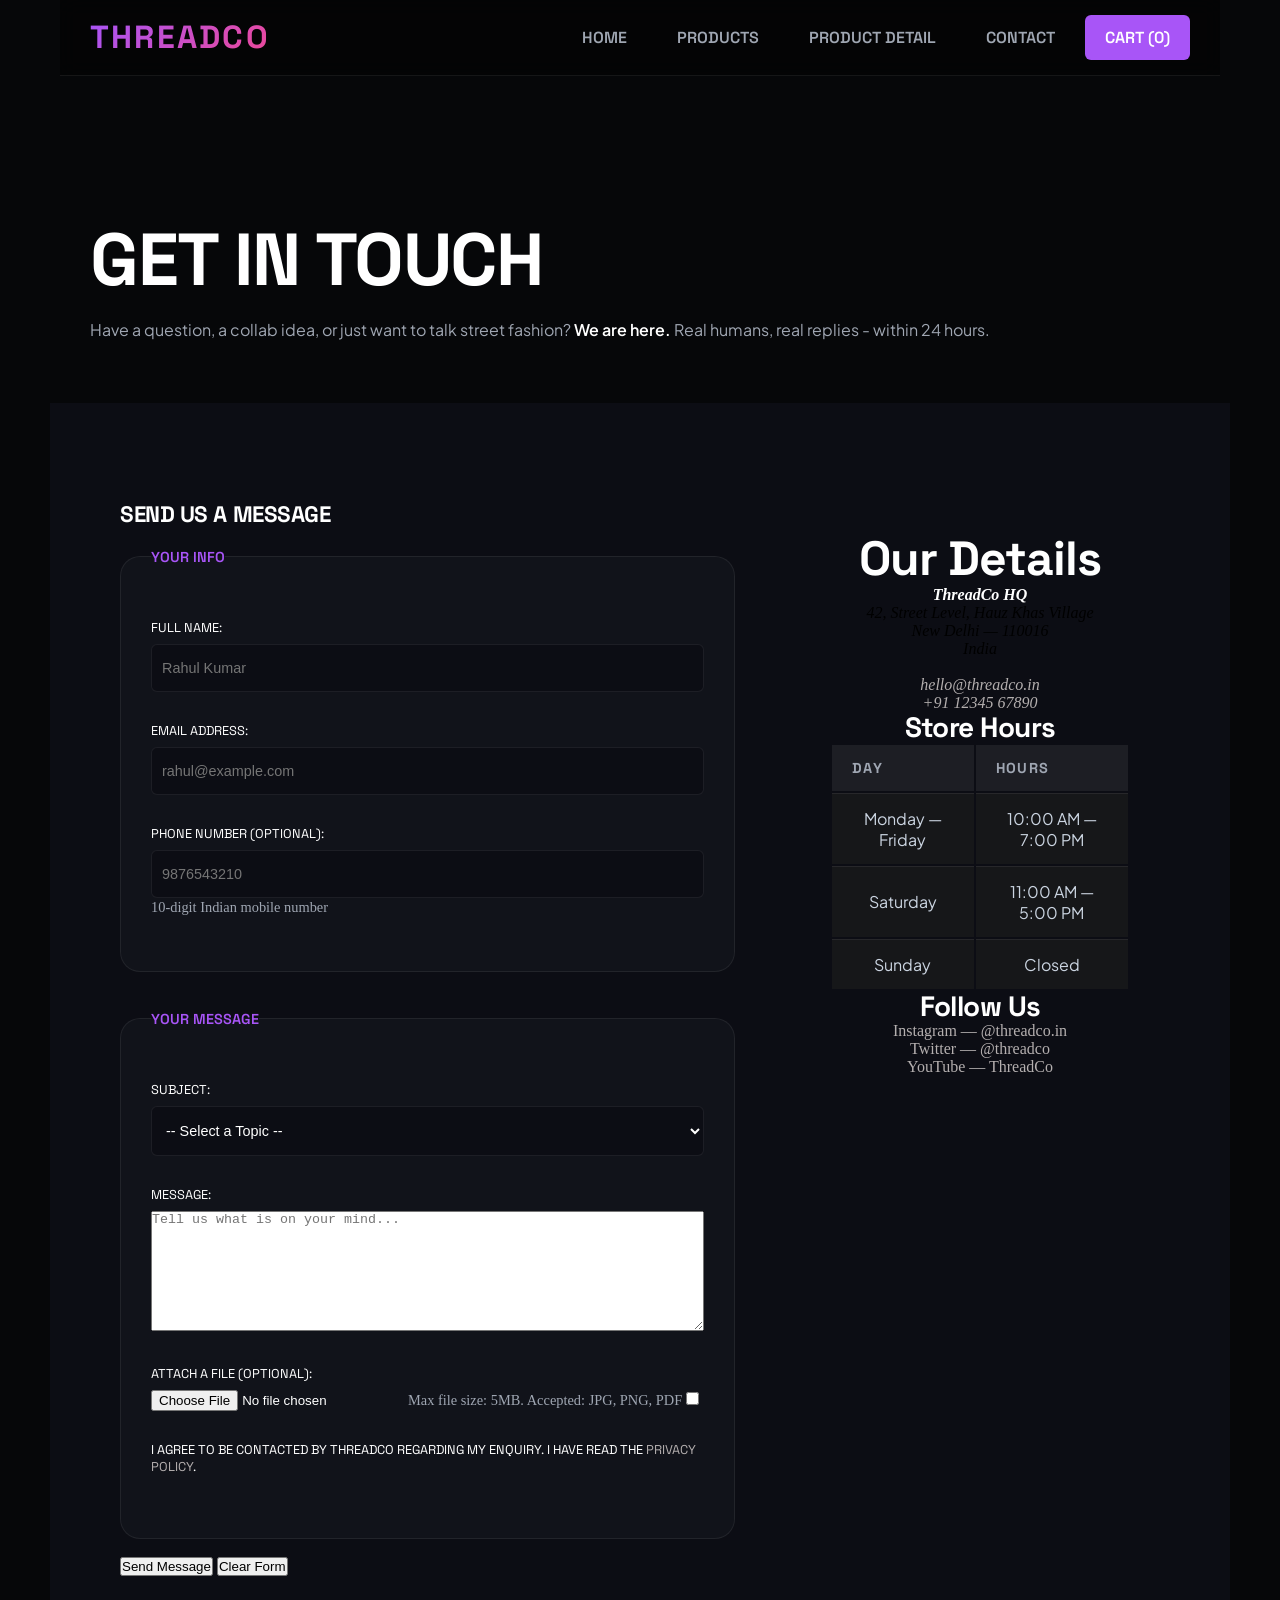
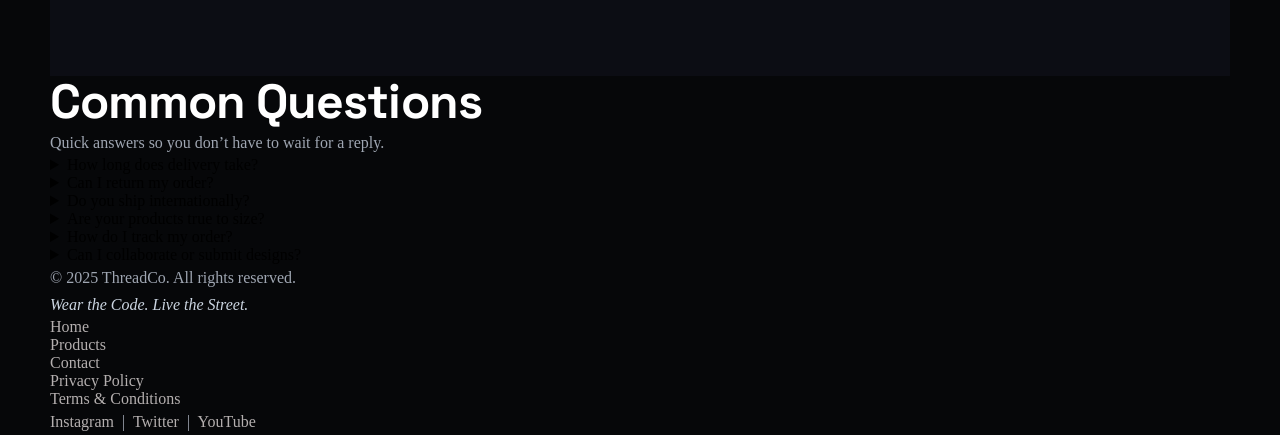
==== contact.html @ a4c687ae "s" ====
<!DOCTYPE html>
<html lang="en">

<head>
    <meta charset="UTF-8">
    <meta name="viewport" content="width=device-width, initial-scale=1.0">
    <title>Contact - ThreadCo</title>
    <link rel="stylesheet" href="style.css">
</head>

<body>
    <header>
        <h1>ThreadCo</h1>
        <!-- <p><em>Wear the Code. Live the Street.</em></p> -->
        <nav>
            <ul>
                <li><a href="index.html">Home</a></li>
                <li><a href="products.html">Products</a></li>
                <li><a href="product.html">Product Detail</a></li>
                <li><a href="contact.html">Contact</a></li>
                <li><a href="#">Cart (0)</a></li>
            </ul>
        </nav>
    </header>

    <main>
        <section id="get-in-touch">
            <h2>Get In Touch</h2>
            <p>Have a question, a collab idea, or just want to talk street fashion? <strong>We are here.</strong> Real
                humans, real replies - within 24 hours.</p>
        </section>

        <div id="form-part">


        <section id="sendus">
            <h2>Send Us a Message</h2>

            <form action="">

                <fieldset>
                    <legend>Your Info</legend>
                    

                    <label for="fullname">Full Name:</label>
                    <input type="text" id="fullname" name="fullname" placeholder="Rahul Kumar" required minlength="2"
                        maxlength="60">
                    

                    <label for="email">Email Address:</label>
                    <input type="email" id="email" name="email" placeholder="rahul@example.com" required>
                    

                    <label for="phone">Phone Number (optional):</label>
                    <input type="tel" id="phone" name="phone" placeholder="9876543210">
                    
                    <small>10-digit Indian mobile number</small>
                </fieldset>

                <br>

                <fieldset>
                    <legend>Your Message</legend>

                    <label for="subject">Subject:</label>
                    <select id="subject" name="subject" required>
                        <option value="">-- Select a Topic --</option>
                        <option value="order-issue">Order Issue</option>
                        <option value="return-refund">Return / Refund</option>
                        <option value="collaboration">Collaboration / Partnership</option>
                        <option value="wholesale">Wholesale Enquiry</option>
                        <option value="general">General Query</option>
                    </select>
                    

                    <label for="message">Message:</label>
                    
                    <textarea id="message" name="message" rows="6" cols="50"
                        placeholder="Tell us what is on your mind..." required minlength="20"></textarea>
                    

                    <label for="attachment">Attach a File (optional):</label>
                    <input type="file" id="attachment" name="attachment">
                    
                    <small>Max file size: 5MB. Accepted: JPG, PNG, PDF</small>
                    

                    <input type="checkbox" id="consent" name="consent" required>
                    <label for="consent">
                        I agree to be contacted by ThreadCo regarding my enquiry.
                        I have read the <a href="#">Privacy Policy</a>.
                    </label>
                </fieldset>

                <br>

                <button type="submit">Send Message</button>
                <button type="reset">Clear Form</button>

            </form>
        </section>


        <section id="details">
            <h2>Our Details</h2>

            <address>
                <strong>ThreadCo HQ</strong> <br>
                42, Street Level, Hauz Khas Village <br>
                New Delhi — 110016 <br>
                India
                <br><br>
                <a href="mailto:hello@threadco.in">hello@threadco.in</a>
                <br>
                <a href="tel:+911234567890">+91 12345 67890</a>
            </address>

            <h3>Store Hours</h3>


            <table>
                <tr>
                    <th>Day</th>
                    <th>Hours</th>
                </tr>
                <tr>
                    <td>Monday — Friday</td>
                    <td>10:00 AM — 7:00 PM</td>
                </tr>
                <tr>
                    <td>Saturday</td>
                    <td>11:00 AM — 5:00 PM</td>
                </tr>
                <tr>
                    <td>Sunday</td>
                    <td>Closed</td>
                </tr>
            </table>

            <h3>Follow Us</h3>
            <ul>
                <li><a href="https://instagram.com" target="_blank">Instagram &mdash; @threadco.in</a></li>
                <li><a href="https://twitter.com" target="_blank">Twitter &mdash; @threadco</a></li>
                <li><a href="https://youtube.com" target="_blank">YouTube &mdash; ThreadCo</a></li>
            </ul>
        </section>
        </div>


        <section>

            <h2>Common Questions</h2>
            <p>Quick answers so you don&rsquo;t have to wait for a reply.</p>
            <details>
                <summary>How long does delivery take?</summary>
                <p>
                    We ship within <strong>48 hours</strong> of order confirmation.
                    Standard delivery takes <strong>3&mdash;5 business days</strong> across India.
                    Express delivery (1&mdash;2 days) is available at checkout for select pin codes.
                </p>
            </details>

            <details>
                <summary>Can I return my order?</summary>
                <p>
                    Yes! We offer <strong>free returns within 7 days</strong> of delivery.
                    The item must be unworn, unwashed, and in its original packaging with all tags attached.
                    Initiate your return from the Orders section of your account.
                </p>
            </details>

            <details>
                <summary>Do you ship internationally?</summary>
                <p>
                    Not yet &mdash; but we&rsquo;re working on it.
                    International shipping is planned for early 2026.
                    Sign up for our newsletter to get notified first.
                </p>
            </details>

            <details>
                <summary>Are your products true to size?</summary>
                <p>
                    ThreadCo tees and hoodies are <strong>oversized by design</strong>.
                    If you prefer a more fitted look, we recommend sizing down.
                    Check the <a href="product.html#size-chart">Size Guide</a> on any product page for exact
                    measurements.
                </p>
            </details>

            <details>
                <summary>How do I track my order?</summary>
                <p>
                    Once your order ships, you will receive a tracking link via SMS and email.
                    You can also track your order by entering your order ID on our
                    <a href="#">Order Tracking page</a>.
                </p>
            </details>

            <details>
                <summary>Can I collaborate or submit designs?</summary>
                <p>
                    Absolutely. ThreadCo works with independent Indian artists on every drop.
                    If you have a design concept or want to collab, reach out via the form above
                    and select <strong>&ldquo;Collaboration / Partnership&rdquo;</strong> as the subject.
                    We read every single message.
                </p>
            </details>

        </section>
    </main>

    <footer>
        <p>&copy; 2025 ThreadCo. All rights reserved.</p>
        <p><em>Wear the Code. Live the Street.</em></p>
        <nav>
            <ul>
                <li><a href="index.html">Home</a></li>
                <li><a href="products.html">Products</a></li>
                <li><a href="contact.html">Contact</a></li>
                <li><a href="#">Privacy Policy</a></li>
                <li><a href="#">Terms &amp; Conditions</a></li>
            </ul>
        </nav>

        <p>
            <a href="https://instagram.com" target="_blank">Instagram</a>
            &nbsp;|&nbsp;
            <a href="https://twitter.com" target="_blank">Twitter</a>
            &nbsp;|&nbsp;
            <a href="https://youtube.com" target="_blank">YouTube</a>
        </p>
    </footer>

</body>

</html>
---- style.css ----
@import url('https://fonts.googleapis.com/css2?family=Plus+Jakarta+Sans:wght@300;400;500;600;700;800&family=Space+Grotesk:wght@400;500;600;700;800&display=swap');


* {
    padding: 0;
    margin: 0;
    box-sizing: border-box;
}

:root {
    /* Brand Theme Colors */
    --color-primary: #a855f7;
    --color-primary-glow: rgba(168, 85, 247, 0.25);
    --color-secondary: #ec4899;
    --color-secondary-glow: rgba(236, 72, 153, 0.25);
    --color-accent: #06b6d4;


    /* Base & Layout Backgrounds */
    --color-bg-base: #060709;
    --color-bg-section: #0c0d14;
    --color-bg-footer: #161922;
    --color-surface: #11131a;
    --color-surface-muted: #1e212f;


    /* Borders */
    --color-border: rgba(255, 255, 255, 0.07);


    /* Typography Text Colors */
    --white: #ffffff;
    --color-text-body: #cbd5e1;
    --color-text-muted: #9fa6b2;
    --font-display: 'Space Grotesk', sans-serif;
    --font-body: 'Plus Jakarta Sans', sans-serif;
    --radius-sm: 6px;
    --radius-md: 12px;
    --radius-lg: 20px;
    --shadow-sm: 0 4px 12px rgba(0, 0, 0, 0.5);
    --shadow-md: 0 12px 36px rgba(0, 0, 0, 0.7);
    --shadow-lg: 0 24px 64px rgba(0, 0, 0, 0.9);
    --gradient-accent: linear-gradient(135deg, var(--color-primary) 0%, var(--color-secondary) 100%);
    --gradient-secondary: linear-gradient(135deg, var(--color-accent) 0%, #3b82f6 100%);
}

html {
    font-size: 16px;
}

h1,
h2,
h3,
h4,
h5,
h6 {
    font-family: var(--font-display);
    font-weight: 700;
    line-height: 1.1;
    letter-spacing: -0.02em;
    color: var(--white);
}


h1 {
    font-size: clamp(2.4rem, 6vw, 5rem);
}

h2 {
    font-size: clamp(1.8rem, 4vw, 3rem);
}

h3 {
    font-size: clamp(1.2rem, 2.5vw, 1.75rem);
}

h4 {
    font-size: 1.125rem;
    font-weight: 600;
}

p {
    font-size: 1rem;
    line-height: 1.7;
    color: var(--color-text-muted);
}


small {
    font-size: 0.8rem;
    color: var(--color-text-muted);
}

strong {
    color: var(--white);
    font-weight: 600;
}

em {
    color: var(--color-text-body);
}

ul {
    list-style: none;
}

a {
    /* color: inherit; */
    color: rgb(180, 175, 175);
    text-decoration: none;
}


body {
    background-color: var(--color-bg-base);
    padding: 0 50px;
    opacity: 1;
}

header {
    position: fixed;
    background-color: rgba(4, 4, 4, 0.604);
    backdrop-filter: blur(10px);
    -webkit-backdrop-filter: blur(10px);
    display: flex;
    left: 60px;
    right: 60px;
    border-bottom: 1px solid var(--color-border);
    justify-content: space-between;
    align-items: center;
    padding: 20px 30px;
    text-transform: uppercase;
    z-index: 10;

}

header nav ul {
    display: flex;
    gap: 10px;
}

header h1 {
    font-size: 2rem;
    letter-spacing: 0.07em;
    background: var(--gradient-accent);
    background-clip: text;
    -webkit-background-clip: text;
    color: transparent;
    -webkit-text-fill-color: transparent;
}


header nav a {
    /* display: inline-block; */
    font-family: var(--font-display);
    color: var(--color-text-muted);
    padding: 12px 20px;
    border-radius: var(--radius-sm);
    font-weight: 600;
    text-wrap: nowrap;
}

header nav a:hover {
    background-color: rgba(32, 31, 31, 0.605);
    color: var(--white);
}

header nav li:last-child a {
    background-color: var(--color-primary);
    color: var(--white);
}

header nav li:last-child a:hover {
    background-color: var(--color-secondary);
}

main {
    /* padding-top: 80px; */
    padding-top: 80px;
}

#hero {
    height: 90vh;
    display: flex;
    justify-content: space-between;
    align-items: center;
    padding: 50px 40px;
}

.left-hero {
    display: flex;
    flex-direction: column;
    gap: 10px;
    max-width: 690px;
}

.left-hero h2 {
    font-size: 5rem;
    text-transform: uppercase;
}

#gradient-text {
    background: var(--gradient-accent);
    background-clip: text;
    -webkit-background-clip: text;
    color: transparent;
    -webkit-text-fill-color: transparent;
}

#hero p {
    font-size: 1.4rem;
    font-family: var(--font-body);
}

#cta {
    display: flex;
    gap: 20px;
    margin-top: 20px;
}

#cta a {
    padding: 15px 30px;
    border-radius: var(--radius-sm);
    text-transform: uppercase;
    font-family: var(--font-display);
    font-weight: 700px;
    color: var(--white);
}

.btn1 {
    background: var(--gradient-accent);
    display: flex;
    justify-content: center;
    align-items: center;

}

.btn1:hover {
    /* background-color: var(--color-primary); */
    box-shadow: 0 8px 20px rgba(223, 71, 190, 0.506);
    background: linear-gradient(135deg, #a54ef7 0%, #f2459b 100%);
}

.btn2 {
    border: 2px solid rgba(104, 104, 104, 0.926);
}

.btn2:hover {
    background-color: rgba(255, 255, 255, 0.07);
    border-color: var(--white);
}

.right-hero {
    flex: 1;
    display: flex;
    justify-content: center;
    align-items: center;
    height: 500px;
    position: relative;
    /* margin-right: 200px; */
}

.right-hero img {
    height: 500px;
    width: 400px;
    object-fit: cover;
    border-radius: var(--radius-lg);
    z-index: 1;
    box-shadow: var(--shadow-md);

    animation: figure-animate 3s infinite alternate;
}

@keyframes figure-animate {

    0% {
        transform: translateY(0);
    }

    100% {

        transform: translateY(-30px);
    }

}

.right-hero img:hover {
    border: 1px solid var(--color-primary);
    box-shadow: var(--shadow-lg);
}

.glow {
    width: 400px;
    height: 400px;
    border-radius: 50%;
    position: absolute;
    filter: blur(50px);
    /* opacity: .5; */

    animation: orb-animate 6s infinite 1s alternate;

}

@keyframes orb-animate {

    0% {
        opacity: 0.3;
    }

    100% {
        opacity: 0.9;
    }

}

.orb1 {
    top: 0%;
    left: 10%;
    background-color: var(--color-primary);
}

.orb2 {
    bottom: 0%;
    right: 10%;
    background-color: var(--color-secondary);
}

#week-drop {
    background-color: #0C0D14;
    padding: 80px 60px;
}

#week-drop h2 {
    text-transform: uppercase;
}

#week-drop>p {
    margin: 15px 0;
    font-family: var(--font-body);
}

.cards {
    display: flex;
    flex-wrap: wrap;
    gap: 20px;
    margin-top: 40px;
}

.cards article,
.grid article {
    flex: 1 1 260px;
    display: flex;
    flex-direction: column;
    padding: 10px;
    border-radius: var(--radius-lg);
    overflow: hidden;
    border: 1px solid var(--color-border);
    transition: all 0.5s linear 0s;
}

figure {
    /* position: relative; */
    overflow: hidden;
    aspect-ratio: 3/4;
    padding: 5px;
    border-radius: var(--radius-lg);
    overflow: hidden;
}

.grid article figure {
    aspect-ratio: 4/4;
}

figcaption {
    display: none;
}

figure img {
    width: 100%;
    height: 100%;
    object-fit: cover;
    border-radius: var(--radius-lg);
    transition: all 0.5s linear 0s;
}



article {
    position: relative;
    /* transition: all 0.5s linear 0s; */
}

article h3 {
    padding: 10px 20px 0;
    font-size: 1rem;
}

article p:first-of-type {
    padding: 0 20px;
    font-family: var(--font-body);
    font-size: 0.85rem;

}

article p span {
    color: var(--color-primary);
    font-weight: 700;
}

article p:nth-of-type(2) {
    padding: 20px 20px;
    font-family: var(--font-body);
}

article p:nth-of-type(2) strong {
    font-family: var(--font-display);
}

article p:nth-of-type(2) s {
    margin-left: 10px;
}


article p:nth-of-type(3) mark {
    background: var(--gradient-accent);
    padding: 2px 8px;
    border-radius: var(--radius-lg);
    color: var(--white);
    font-family: var(--font-display);
    font-weight: 600;
    position: absolute;
    top: 4%;
    right: 7%;
    font-size: 0.8rem;
}

article>a {
    color: var(--color-accent);
    text-decoration: underline;
    text-transform: uppercase;
    letter-spacing: 0.1em;
    font-family: var(--font-display);
    text-underline-offset: 4px;
    padding: 0px 20px 10px;
}

article>a:hover {

    color: var(--color-secondary)
}

article>button {
    margin: 10px 20px;
    padding: 10px 20px;
    border-radius: var(--radius-sm);
    border: none;
    text-transform: uppercase;
    font-family: var(--font-display);
    font-weight: 500;
}

article>button:hover {
    color: var(--white);
    background-color: var(--color-primary);
    cursor: pointer;
}

article:hover {
    border: 1px solid var(--color-primary);
    box-shadow: 0 10px 10px var(--color-primary-glow);
    transform: translateY(-10px);

}

article:hover>figure img {
    transform: scale(1.1);
}


.best-sellers {
    padding: 80px 50px;
}

.best-sellers h2 {
    text-transform: uppercase;
    margin-bottom: 15px;

}

.best-sellers table {

    width: 100%;
    /* border: 1px solid wheat; */
    border-radius: var(--radius-md);
    overflow: hidden;
    border-collapse: collapse;
}

th[colspan="5"] {
    background: var(--gradient-accent);
    padding: 14px 20px;
    font-family: var(--font-display);
    letter-spacing: 0.1em;
    text-transform: uppercase;
    font-size: 1.1rem;
    text-align: center;
    color: white;

}

th {
    padding: 14px 20px;
    text-align: left;
    background-color: rgba(255, 255, 255, 0.07);
    font-family: var(--font-display);
    text-transform: uppercase;
    color: var(--color-text-muted);
    letter-spacing: 0.1em;
    font-size: 0.9rem;
}

td {
    padding: 14px 20px;
    font-family: var(--font-body);
    color: var(--color-text-body);
    background-color: rgba(30, 30, 30, 0.605);
    border-top: 1px solid var(--color-border);
}

tr:hover>td {
    background-color: rgba(255, 255, 255, 0.07);
}

#best-sellers-month tr:hover td:first-child {
    color: var(--color-secondary);
}

#why-threadco {
    padding: 80px 50px;
    color: white;
}


#why-threadco h2 {
    text-transform: uppercase;
    margin-bottom: 6px;
}

#why-threadco p {
    font-family: var(--font-body);
    margin-bottom: 5px;
}

#why-threadco ul {
    display: flex;
    flex-wrap: wrap;
    gap: 20px;
    margin: 50px 0;
}

#why-threadco ul li {
    flex: 1 1 240px;
    background-color: var(--color-surface);
    padding: 24px;
    border-radius: var(--radius-md);
    border: 1px solid var(--color-border);
    border-left: 4px solid var(--color-accent);
    font-family: var(--font-body);
    color: var(--color-text-muted);
    font-size: 0.9rem;
}

#why-threadco ul li:hover {
    border-left: 4px solid var(--color-primary);
}

#why-threadco ul li strong {
    display: block;
    font-family: var(--font-display);
    margin-bottom: 10px;
    font-size: 1.2rem;
}


#why-threadco dl {
    margin: 10px;
    border-top: 1px solid var(--color-border);
    display: flex;
    flex-wrap: wrap;
    padding: 30px 0;
    gap: 10px;
}

#why-threadco dl section {
    flex: 1 1 270px;
    border: 1px solid var(--color-border);
    padding: 24px;
    border-radius: var(--radius-md);
}

#why-threadco dl section:hover {
    background-color: rgba(255, 255, 255, 0.07);
    border: 1px solid var(--color-primary);
}

#why-threadco dl dt {
    color: var(--color-accent);
    font-family: var(--font-display);
    margin-bottom: 10px;
    text-transform: uppercase;
}

#why-threadco dl dd {
    font-family: var(--font-body);
    color: var(--color-text-muted);
    font-size: 0.9rem;
}

#get-early {
    background-color: var(--color-surface);
    text-align: center;
    padding: 120px 30px;
}

#get-early h2 {
    text-transform: uppercase;
    padding: 15px 0;
}

#get-early p {
    font-family: var(--font-body);
    padding: 20px 0;
    font-size: 1.1rem;
    max-width: 520px;
    margin: auto;
}

/* #get-early  form label{
    display: none;
} */

#get-early form {
    display: flex;
    /* justify-content: center; */
    margin: auto;
    border: 1px solid var(--color-border);
    border-radius: var(--radius-sm);
    max-width: 520px;
    overflow: hidden;
}


#get-early input[type="email"] {
    flex: 1;
    padding: 14px 30px;
    background: transparent;
    border: none;
    outline: none;
    color: white;
    font-family: var(--font-body);
    font-size: 1.2rem;
    background-color: rgba(50, 50, 50, 0.305);
}

#get-early input[type="email"]::placeholder {
    font-size: 1.2rem;
}

#get-early form button {
    font-family: var(--font-display);
    letter-spacing: .2em;
    background: var(--gradient-accent);
    text-transform: uppercase;
    padding: 14px 30px;
    border: none;
    color: white;
    font-weight: 700;
}

#get-early small {
    font-family: var(--font-body);
}

#footer {
    background-color: var(--color-bg-footer);
    padding: 80px 50px;

}

#footer {
    background-color: var(--color-bg-footer);
    padding: 80px 50px;

}

#footer h3 {

    text-transform: uppercase;
    background: var(--gradient-accent);
    background-clip: text;
    -webkit-background-clip: text;
    color: transparent;
    -webkit-text-fill-color: transparent;

    letter-spacing: .1em;

    margin-bottom: 10px;

}

#footer p {
    font-size: 1.2rem;
    font-family: var(--font-display);
}

#footer nav ul {
    display: flex;
    gap: 20px;
    margin: 40px 0;
}

#footer nav ul li {
    border: 1px solid var(--color-border);
    border-radius: var(--radius-sm);
    padding: 10px 20px;
    text-transform: uppercase;
    font-family: var(--font-body);
}

#footer nav ul li:hover {
    border: 1px solid var(--color-primary);
}

#footer p {
    margin-top: 30px;
    font-size: .8rem;
}

#footer p a {
    color: var(--color-accent);
}

#footer p a:hover {
    color: var(--color-secondary);
}


/* products.html */

#catalogue {
    padding: 120px 48px;
}

#catalogue h2 {
    text-transform: uppercase;
    font-size: 4rem;
    padding-bottom: 20px;
}

#catalogue p {

    font-family: var(--font-body);
    font-size: 1.1rem;
}

#product-layout {
    /* sidebar + products (heading + grid) */
    display: grid;
    grid-template-columns: 280px 1fr;
    gap: 30px;
    background-color: var(--color-bg-section);
    padding: 60px;
    position: relative;
    align-items: start;
}

#sidebar {
    background-color: #171822;
    border-radius: var(--radius-md);
    padding: 20px;
    position: sticky;
    top: 100px;
    height: auto;
}

#sidebar h2 {
    text-transform: uppercase;
    color: var(--color-primary);
    font-size: 0.8rem;
    letter-spacing: .2em;
    /* text-decoration: underline;

    text-underline-offset: 5px; */
    padding-bottom: 10px;

}

#sidebar hr {
    opacity: 0.1;
    height: 0.5px;

}

#sidebar h3 {

    padding-top: 30px;
    padding-bottom: 20px;
    text-transform: uppercase;
    font-size: 0.8rem;
    letter-spacing: .1em;

}

#sidebar ul {
    display: flex;
    flex-direction: column;
    gap: 10px;
    color: var(--color-text-muted);
    font-family: var(--font-body);
}


#sidebar ul li {
    display: flex;
    gap: 10px;

}


#sidebar input[type="checkbox"] {
    /* background: transparent; */
    accent-color: var(--color-primary);
    width: 18px;
    height: 18px;
    cursor: pointer;
}

#sidebar label {
    cursor: pointer;
    color: var(--color-text-muted);
    font-family: var(--font-body);
}


#sidebar input[type="number"] {
    width: 100%;
    margin: 10px 0;
    padding: 8px 10px;
    background-color: rgba(0, 0, 0, 0.9);
    border: 1px solid var(--color-border);
    border-radius: var(--radius-sm);
    outline: none;
    color: white;
    font-size: 0.9rem;

}

#sidebar input[type="number"]:focus {
    border-color: var(--color-primary);
}

#sidebar select {
    width: 100%;
    margin: 10px 0;
    padding: 8px 10px;
    background-color: rgba(0, 0, 0, 0.9);
    border: 1px solid var(--color-border);
    border-radius: var(--radius-sm);
    outline: none;
    color: white;
    font-size: 0.9rem;
}


#sidebar button {
    width: 100%;
    margin: 10px 0;
    padding: 8px 10px;
    border: 1px solid var(--color-border);
    font-size: 1rem;
    font-family: var(--font-display);
    text-transform: uppercase;
    border-radius: var(--radius-sm);
    font-weight: 600;
    cursor: pointer;
}

#sidebar button:nth-of-type(2) {
    background-color: transparent;
    color: var(--color-text-muted);
}

#products h2 {
    text-transform: uppercase;
    color: var(--color-text-muted);
    font-size: 1.3rem;
    padding-bottom: 20px;
}

.grid {
    display: grid;
    grid-template-columns: repeat(auto-fill, minmax(240px, 1fr));
    gap: 20px;
}

.compare-best-sellers p {
    font-size: 1rem;
    font-family: var(--font-body);
    margin-bottom: 10px;
}

.compare-best-sellers table tr:first-child th {
    background-color: black;
    text-align: center;
    color: var(--white);
}

.compare-best-sellers table tr th,
.compare-best-sellers table tr td {
    border: none;
    /* border-collapse: collapse; */
}

.compare-best-sellers table tr:nth-of-type(2) th {
    color: var(--white);
}

.compare-best-sellers table tr th {
    color: var(--color-accent);
}

.compare-best-sellers table tr {
    border: 1px solid var(--color-border);
}


/* contact.html  */

#get-in-touch {
    padding: 90px 40px 60px;
}

#get-in-touch h2 {
    text-transform: uppercase;
    font-family: var(--font-display);
    font-size: 4.6rem;
    margin-top: 50px;

}

#get-in-touch p {
    font-family: var(--font-body);
    font-size: 1rem;
    padding-top: 15px;

}

#form-part {
    display: flex;
    background-color: var(--color-bg-section);
    justify-content: space-between;
    gap: 65px;
    position: relative;
    padding: 100px 70px;
    align-items: start;


}

#sendus {
    flex: 1;

}

#details {

    flex: 0 0 360px;
    text-align: center;
    padding: 30px;
    position: sticky;
    top: 100px;
    height: 200px;
}

#sendus h2 {
    text-transform: uppercase;
    font-size: 1.4rem;
}

#sendus form fieldset {
    background-color: var(--color-surface);
    border: 1px solid var(--color-border);
    border-radius: var(--radius-lg);
    color: white;
    padding: 23px 30px 55px  ;
    margin-top: 20px;

}


#sendus form legend {
    color: var(--color-primary);
    font-family: var(--font-display);
    text-transform: uppercase;
    font-size: 0.9rem;
    font-weight: 600;

}

#sendus hr {
    display: none;
}

#sendus label {
    text-transform: uppercase;
    font-size: 0.8rem;
    font-family: var(--font-display);
    display: block;
    padding: 30px 0 8px;

}

#sendus input[type="email"],
#sendus input[type="text"],
#sendus input[type="tel"] ,

#sendus select

{
    width: 100%;
    font-size: .9rem;
    padding: 15px 10px;
    border: 1px solid var(--color-border);
    border-radius: var(--radius-sm);
    outline: none;
    background-color: var(--color-bg-section);
    color: var(--white);
}

#sendus textarea{
    width: 100%;
    height: 120px;

}

#sendus small{
    font-size: 0.9rem;
    padding-top: 10px;
}

#sendus input:focus{
    border: 1px solid var(--color-primary);
}
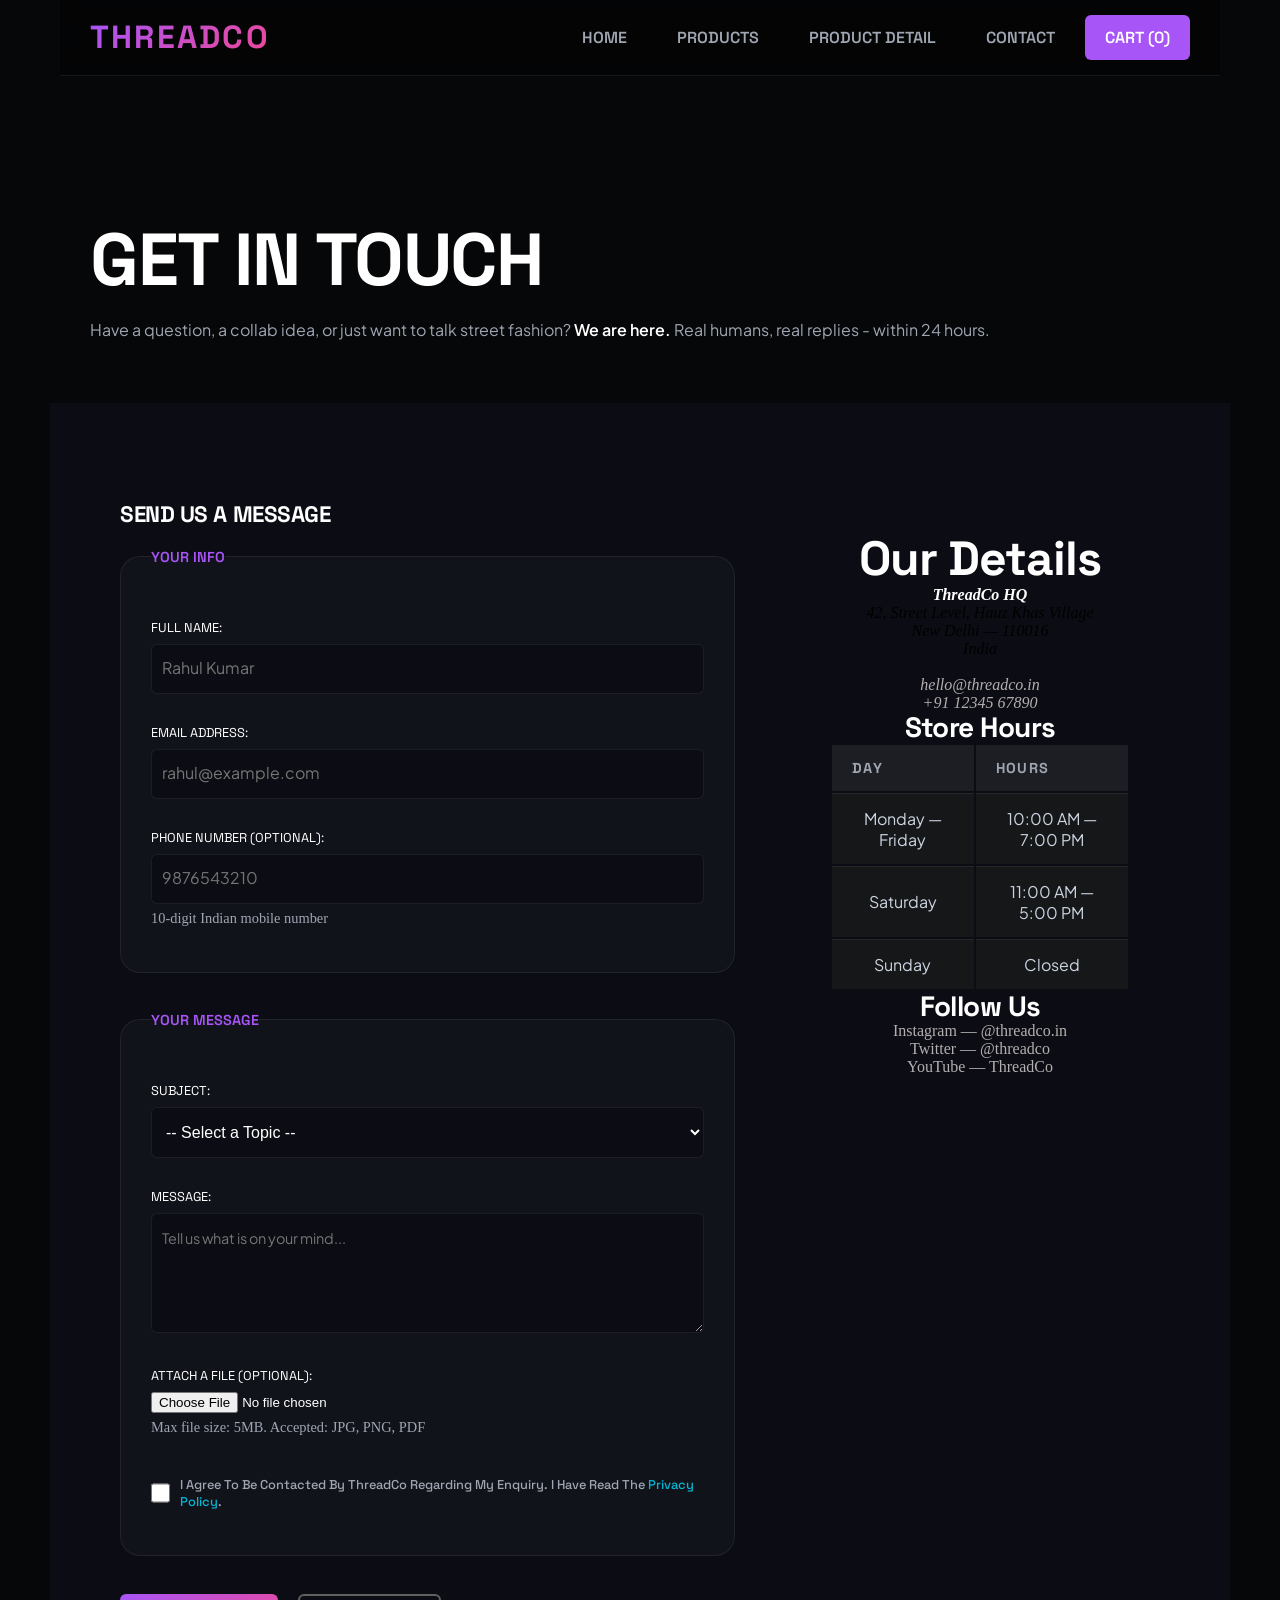
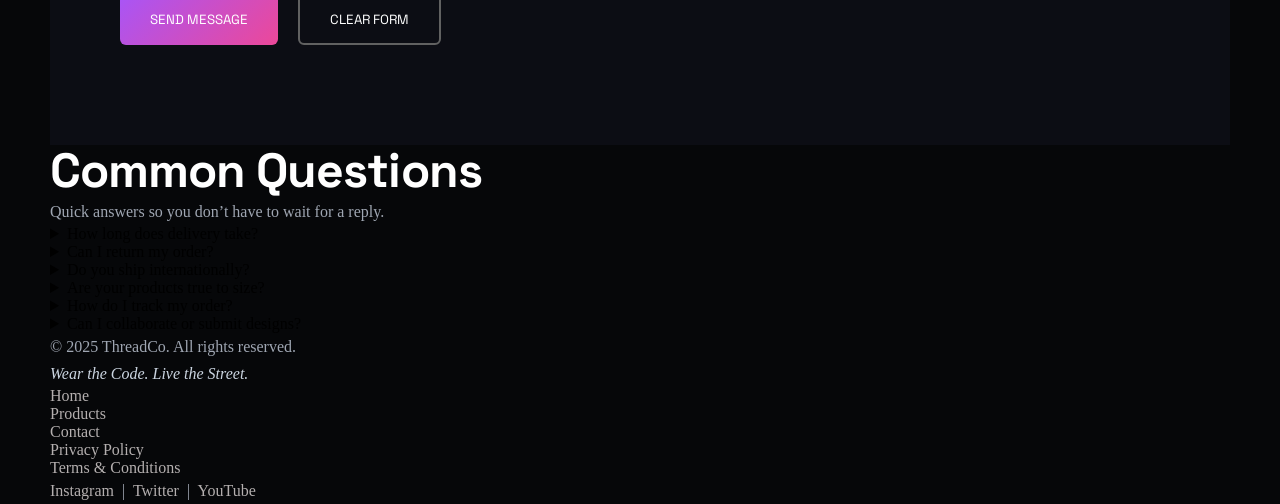
==== commit b5389fbd: "d" ====
--- a/contact.html
+++ b/contact.html
@@ -59,7 +59,7 @@
 
                 <br>
 
-                <fieldset>
+                <fieldset id="yourmess">
                     <legend>Your Message</legend>
 
                     <label for="subject">Subject:</label>
@@ -83,19 +83,21 @@
                     <input type="file" id="attachment" name="attachment">
                     
                     <small>Max file size: 5MB. Accepted: JPG, PNG, PDF</small>
-                    
-
+
+                    <div id="agree">
                     <input type="checkbox" id="consent" name="consent" required>
-                    <label for="consent">
+                    <label for="consent" id="checkbox">
                         I agree to be contacted by ThreadCo regarding my enquiry.
                         I have read the <a href="#">Privacy Policy</a>.
                     </label>
+                    </div>
                 </fieldset>
 
                 <br>
-
+                <div id="contact-cta">
                 <button type="submit">Send Message</button>
                 <button type="reset">Clear Form</button>
+                </div>
 
             </form>
         </section>
--- a/style.css
+++ b/style.css
@@ -992,7 +992,7 @@
     border: 1px solid var(--color-border);
     border-radius: var(--radius-lg);
     color: white;
-    padding: 23px 30px 55px  ;
+    padding: 23px 30px 45px  ;
     margin-top: 20px;
 
 }
@@ -1028,7 +1028,7 @@
 
 {
     width: 100%;
-    font-size: .9rem;
+    font-size: 1rem;
     padding: 15px 10px;
     border: 1px solid var(--color-border);
     border-radius: var(--radius-sm);
@@ -1036,18 +1036,125 @@
     background-color: var(--color-bg-section);
     color: var(--white);
 }
+#sendus input[type="email"]::placeholder,
+#sendus input[type="text"]::placeholder,
+#sendus input[type="tel"]::placeholder ,
+
+#sendus select::placeholder
+
+{
+    font-family: var(--font-body);
+   
+}
 
 #sendus textarea{
     width: 100%;
     height: 120px;
+     font-size: .9rem;
+    padding: 15px 10px;
+    border: 1px solid var(--color-border);
+    border-radius: var(--radius-sm);
+    outline: none;
+    background-color: var(--color-bg-section);
+    color: var(--white);
+
+
+}
+#sendus textarea::placeholder{
+    font-family: var(--font-body);
+
 
 }
 
 #sendus small{
     font-size: 0.9rem;
-    padding-top: 10px;
+    display: inline-block;
+    padding-top: 6px;
 }
 
 #sendus input:focus{
     border: 1px solid var(--color-primary);
-}+}
+#yourmess small{
+    display: block;
+}
+
+
+#yourmess input[type="checkbox"]{
+
+    display: inline-block;
+    height: 20px;
+    width: 20px;
+    accent-color: var(--color-primary);
+}
+
+#checkbox{
+    display: inline-block;
+    color: var(--color-text-muted);
+    font-weight: 500;
+   
+    
+}
+#checkbox a{
+    color: var(--color-accent);
+   
+    
+}
+
+#agree{
+    display: flex;
+    gap: 10px;
+    align-items: center;
+    margin-top: 40px;
+}
+
+#agree label{
+    padding: 0;
+    font-family: var(--font-display);
+    text-transform: capitalize;
+
+}
+
+#sendus button:first-of-type{
+     background: var(--gradient-accent);
+    display: flex;
+    justify-content: center;
+    align-items: center;
+    border: none;
+
+}
+
+
+
+
+#sendus button:first-of-type:hover{
+    /* background-color: var(--color-primary); */
+    box-shadow: 0 8px 20px rgba(223, 71, 190, 0.506);
+    background: linear-gradient(135deg, #a54ef7 0%, #f2459b 100%);
+}
+
+#sendus button:last-of-type{
+    border: 2px solid rgba(104, 104, 104, 0.926);
+    background-color: transparent;
+}
+
+#sendus button:last-of-type:hover{
+    background-color: rgba(255, 255, 255, 0.07);
+    border-color: var(--white);
+}
+
+
+#sendus button{
+      padding: 15px 30px;
+    border-radius: var(--radius-sm);
+    text-transform: uppercase;
+    font-family: var(--font-display);
+    font-weight: 700px;
+    color: var(--white);
+}
+#contact-cta{
+     display: flex;
+    gap: 20px;
+    margin-top: 20px;
+}
+
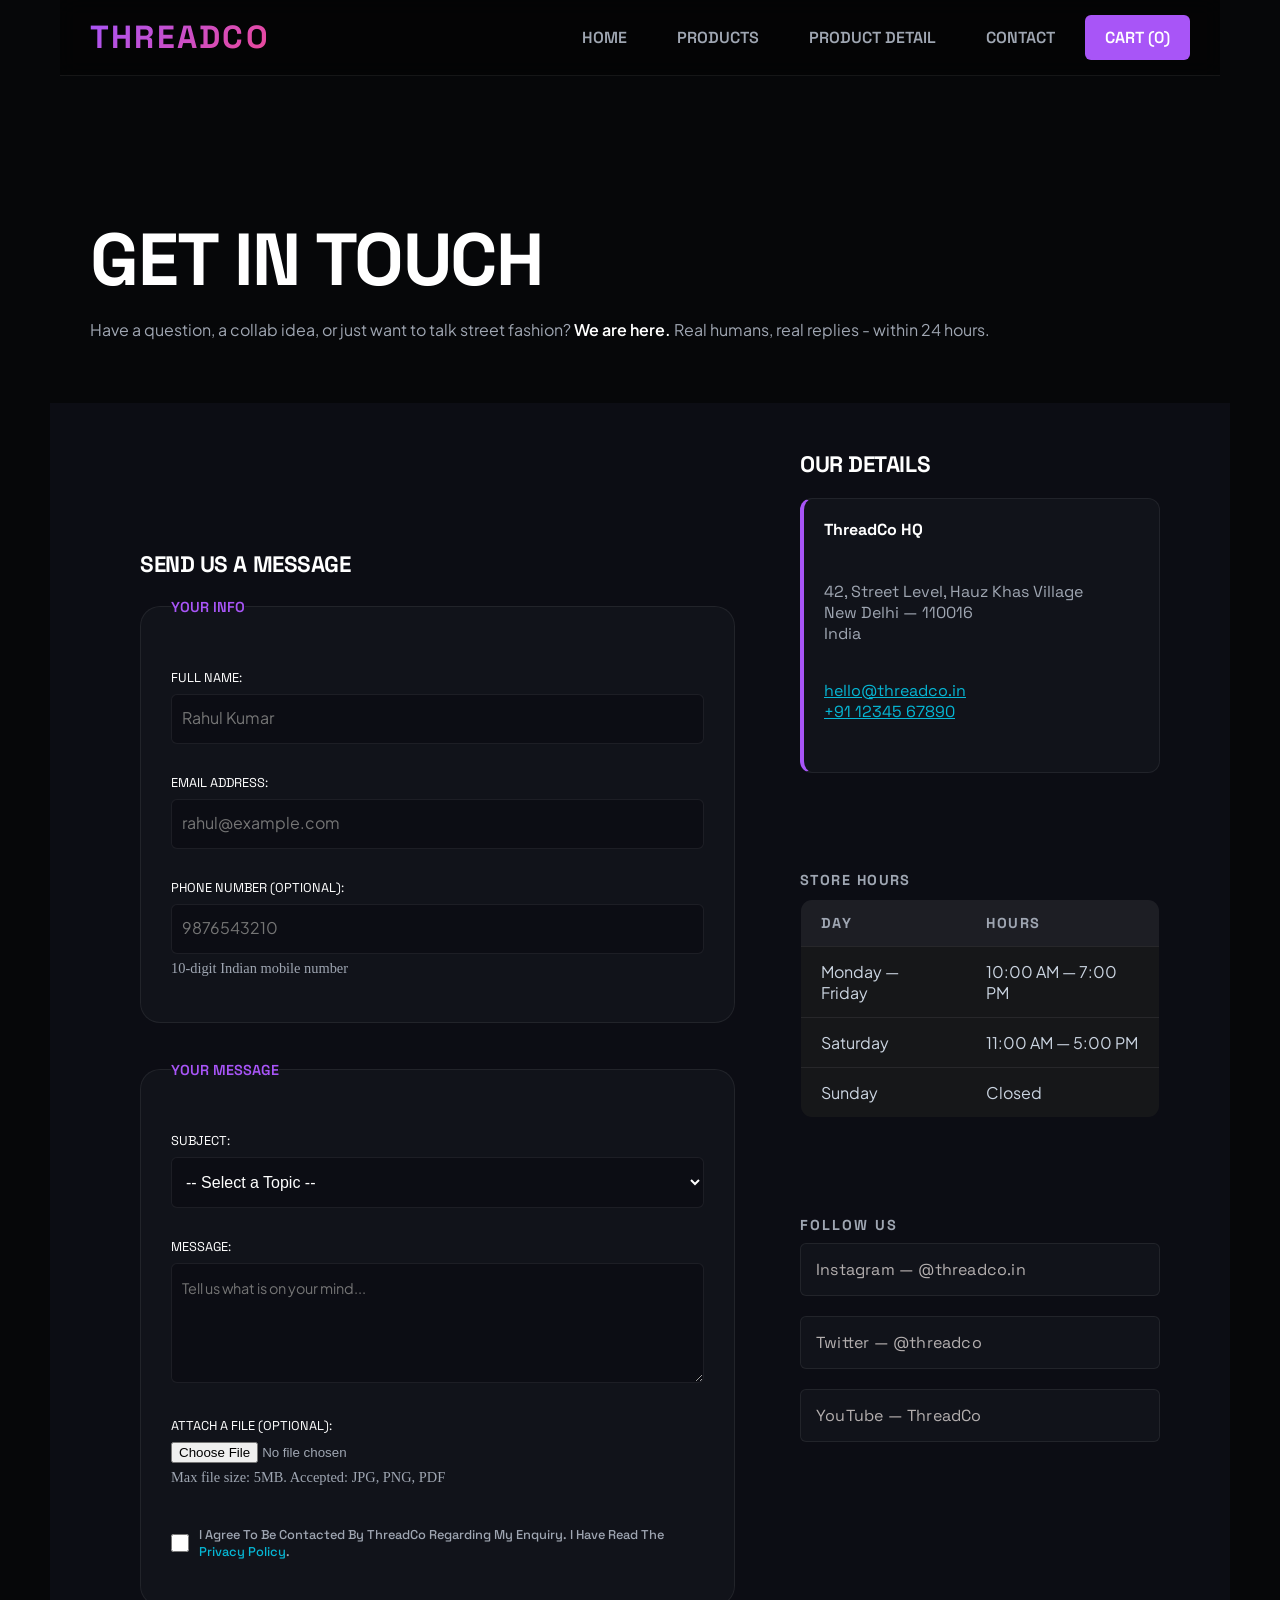
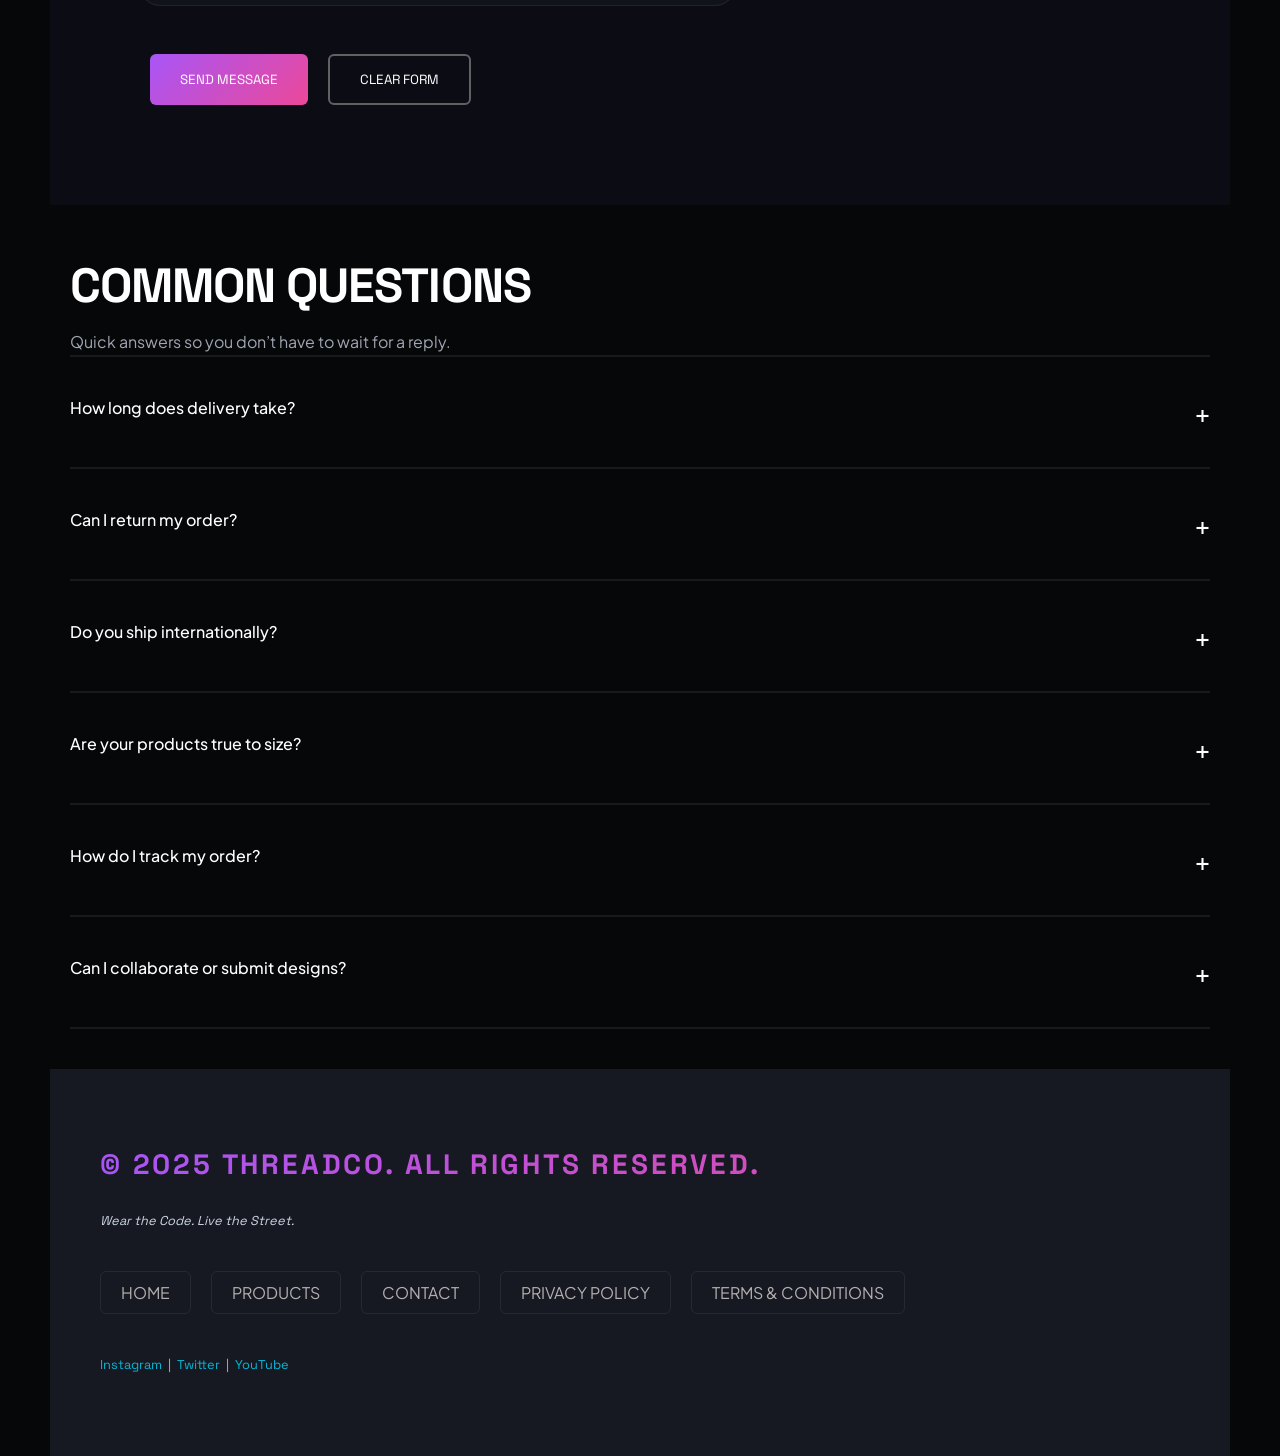
==== commit 8c90026e: "7y" ====
--- a/contact.html
+++ b/contact.html
@@ -33,123 +33,128 @@
         <div id="form-part">
 
 
-        <section id="sendus">
-            <h2>Send Us a Message</h2>
-
-            <form action="">
-
-                <fieldset>
-                    <legend>Your Info</legend>
-                    
-
-                    <label for="fullname">Full Name:</label>
-                    <input type="text" id="fullname" name="fullname" placeholder="Rahul Kumar" required minlength="2"
-                        maxlength="60">
-                    
-
-                    <label for="email">Email Address:</label>
-                    <input type="email" id="email" name="email" placeholder="rahul@example.com" required>
-                    
-
-                    <label for="phone">Phone Number (optional):</label>
-                    <input type="tel" id="phone" name="phone" placeholder="9876543210">
-                    
-                    <small>10-digit Indian mobile number</small>
-                </fieldset>
-
-                <br>
-
-                <fieldset id="yourmess">
-                    <legend>Your Message</legend>
-
-                    <label for="subject">Subject:</label>
-                    <select id="subject" name="subject" required>
-                        <option value="">-- Select a Topic --</option>
-                        <option value="order-issue">Order Issue</option>
-                        <option value="return-refund">Return / Refund</option>
-                        <option value="collaboration">Collaboration / Partnership</option>
-                        <option value="wholesale">Wholesale Enquiry</option>
-                        <option value="general">General Query</option>
-                    </select>
-                    
-
-                    <label for="message">Message:</label>
-                    
-                    <textarea id="message" name="message" rows="6" cols="50"
-                        placeholder="Tell us what is on your mind..." required minlength="20"></textarea>
-                    
-
-                    <label for="attachment">Attach a File (optional):</label>
-                    <input type="file" id="attachment" name="attachment">
-                    
-                    <small>Max file size: 5MB. Accepted: JPG, PNG, PDF</small>
-
-                    <div id="agree">
-                    <input type="checkbox" id="consent" name="consent" required>
-                    <label for="consent" id="checkbox">
-                        I agree to be contacted by ThreadCo regarding my enquiry.
-                        I have read the <a href="#">Privacy Policy</a>.
-                    </label>
+            <section id="sendus">
+                <h2>Send Us a Message</h2>
+
+                <form action="">
+
+                    <fieldset>
+                        <legend>Your Info</legend>
+
+
+                        <label for="fullname">Full Name:</label>
+                        <input type="text" id="fullname" name="fullname" placeholder="Rahul Kumar" required
+                            minlength="2" maxlength="60">
+
+
+                        <label for="email">Email Address:</label>
+                        <input type="email" id="email" name="email" placeholder="rahul@example.com" required>
+
+
+                        <label for="phone">Phone Number (optional):</label>
+                        <input type="tel" id="phone" name="phone" placeholder="9876543210">
+
+                        <small>10-digit Indian mobile number</small>
+                    </fieldset>
+
+                    <br>
+
+                    <fieldset id="yourmess">
+                        <legend>Your Message</legend>
+
+                        <label for="subject">Subject:</label>
+                        <select id="subject" name="subject" required>
+                            <option value="">-- Select a Topic --</option>
+                            <option value="order-issue">Order Issue</option>
+                            <option value="return-refund">Return / Refund</option>
+                            <option value="collaboration">Collaboration / Partnership</option>
+                            <option value="wholesale">Wholesale Enquiry</option>
+                            <option value="general">General Query</option>
+                        </select>
+
+
+                        <label for="message">Message:</label>
+
+                        <textarea id="message" name="message" rows="6" cols="50"
+                            placeholder="Tell us what is on your mind..." required minlength="20"></textarea>
+
+
+                        <label for="attachment">Attach a File (optional):</label>
+                        <input type="file" id="attachment" name="attachment">
+
+                        <small>Max file size: 5MB. Accepted: JPG, PNG, PDF</small>
+
+                        <div id="agree">
+                            <input type="checkbox" id="consent" name="consent" required>
+                            <label for="consent" id="checkbox">
+                                I agree to be contacted by ThreadCo regarding my enquiry.
+                                I have read the <a href="#">Privacy Policy</a>.
+                            </label>
+                        </div>
+                    </fieldset>
+
+                    <br>
+                    <div id="contact-cta">
+                        <button type="submit">Send Message</button>
+                        <button type="reset">Clear Form</button>
                     </div>
-                </fieldset>
-
-                <br>
-                <div id="contact-cta">
-                <button type="submit">Send Message</button>
-                <button type="reset">Clear Form</button>
+
+                </form>
+            </section>
+
+
+            <section id="details">
+                <h2>Our Details</h2>
+
+                <address>
+                    <strong>ThreadCo HQ</strong>
+                    <div><br>
+                        42, Street Level, Hauz Khas Village <br>
+                        New Delhi — 110016 <br>
+                        India
+                    </div>
+                    <br><br>
+                    <a href="mailto:hello@threadco.in">hello@threadco.in</a>
+                    <br>
+                    <a href="tel:+911234567890">+91 12345 67890</a>
+                </address>
+                <div id="store-hours">
+                    <h3>Store Hours</h3>
+
+
+                    <table>
+                        <tr>
+                            <th>Day</th>
+                            <th>Hours</th>
+                        </tr>
+                        <tr>
+                            <td>Monday — Friday</td>
+                            <td>10:00 AM — 7:00 PM</td>
+                        </tr>
+                        <tr>
+                            <td>Saturday</td>
+                            <td>11:00 AM — 5:00 PM</td>
+                        </tr>
+                        <tr>
+                            <td>Sunday</td>
+                            <td>Closed</td>
+                        </tr>
+                    </table>
                 </div>
-
-            </form>
-        </section>
-
-
-        <section id="details">
-            <h2>Our Details</h2>
-
-            <address>
-                <strong>ThreadCo HQ</strong> <br>
-                42, Street Level, Hauz Khas Village <br>
-                New Delhi — 110016 <br>
-                India
-                <br><br>
-                <a href="mailto:hello@threadco.in">hello@threadco.in</a>
-                <br>
-                <a href="tel:+911234567890">+91 12345 67890</a>
-            </address>
-
-            <h3>Store Hours</h3>
-
-
-            <table>
-                <tr>
-                    <th>Day</th>
-                    <th>Hours</th>
-                </tr>
-                <tr>
-                    <td>Monday — Friday</td>
-                    <td>10:00 AM — 7:00 PM</td>
-                </tr>
-                <tr>
-                    <td>Saturday</td>
-                    <td>11:00 AM — 5:00 PM</td>
-                </tr>
-                <tr>
-                    <td>Sunday</td>
-                    <td>Closed</td>
-                </tr>
-            </table>
-
-            <h3>Follow Us</h3>
-            <ul>
-                <li><a href="https://instagram.com" target="_blank">Instagram &mdash; @threadco.in</a></li>
-                <li><a href="https://twitter.com" target="_blank">Twitter &mdash; @threadco</a></li>
-                <li><a href="https://youtube.com" target="_blank">YouTube &mdash; ThreadCo</a></li>
-            </ul>
-        </section>
+                <div id="follow-us">
+                    <h3>Follow Us</h3>
+                    <ul>
+                        <li><a href="https://instagram.com" target="_blank">Instagram &mdash; @threadco.in</a></li>
+                        <li><a href="https://twitter.com" target="_blank">Twitter &mdash; @threadco</a></li>
+                        <li><a href="https://youtube.com" target="_blank">YouTube &mdash; ThreadCo</a></li>
+                    </ul>
+                </div>
+
+            </section>
         </div>
 
 
-        <section>
+        <section id="common">
 
             <h2>Common Questions</h2>
             <p>Quick answers so you don&rsquo;t have to wait for a reply.</p>
@@ -212,8 +217,8 @@
         </section>
     </main>
 
-    <footer>
-        <p>&copy; 2025 ThreadCo. All rights reserved.</p>
+    <footer id="footer">
+        <h3>&copy; 2025 ThreadCo. All rights reserved.</h3>
         <p><em>Wear the Code. Live the Street.</em></p>
         <nav>
             <ul>
--- a/style.css
+++ b/style.css
@@ -961,28 +961,34 @@
     justify-content: space-between;
     gap: 65px;
     position: relative;
-    padding: 100px 70px;
-    align-items: start;
+    padding: 50px 70px 110px;
+    align-items: flex-start;
 
 
 }
 
 #sendus {
     flex: 1;
+    padding: 100px 0 0;
+    padding-left: 20px;
 
 }
 
 #details {
+    /* display: flex;
+    flex-direction: column;
+    gap: 60px; */
 
     flex: 0 0 360px;
-    text-align: center;
-    padding: 30px;
+    
+    /* padding: 0 30px 30px ; */
     position: sticky;
-    top: 100px;
-    height: 200px;
-}
-
-#sendus h2 {
+    top: 90px;
+    
+}
+
+#sendus h2,
+#details h2 {
     text-transform: uppercase;
     font-size: 1.4rem;
 }
@@ -992,7 +998,7 @@
     border: 1px solid var(--color-border);
     border-radius: var(--radius-lg);
     color: white;
-    padding: 23px 30px 45px  ;
+    padding: 23px 30px 45px;
     margin-top: 20px;
 
 }
@@ -1022,11 +1028,9 @@
 
 #sendus input[type="email"],
 #sendus input[type="text"],
-#sendus input[type="tel"] ,
-
-#sendus select
-
-{
+#sendus input[type="tel"],
+
+#sendus select {
     width: 100%;
     font-size: 1rem;
     padding: 15px 10px;
@@ -1036,21 +1040,20 @@
     background-color: var(--color-bg-section);
     color: var(--white);
 }
+
 #sendus input[type="email"]::placeholder,
 #sendus input[type="text"]::placeholder,
-#sendus input[type="tel"]::placeholder ,
-
-#sendus select::placeholder
-
-{
-    font-family: var(--font-body);
-   
-}
-
-#sendus textarea{
+#sendus input[type="tel"]::placeholder,
+
+#sendus select::placeholder {
+    font-family: var(--font-body);
+
+}
+
+#sendus textarea {
     width: 100%;
     height: 120px;
-     font-size: .9rem;
+    font-size: .9rem;
     padding: 15px 10px;
     border: 1px solid var(--color-border);
     border-radius: var(--radius-sm);
@@ -1060,27 +1063,29 @@
 
 
 }
-#sendus textarea::placeholder{
-    font-family: var(--font-body);
-
-
-}
-
-#sendus small{
+
+#sendus textarea::placeholder {
+    font-family: var(--font-body);
+
+
+}
+
+#sendus small {
     font-size: 0.9rem;
     display: inline-block;
     padding-top: 6px;
 }
 
-#sendus input:focus{
+#sendus input:focus {
     border: 1px solid var(--color-primary);
 }
-#yourmess small{
+
+#yourmess small {
     display: block;
 }
 
 
-#yourmess input[type="checkbox"]{
+#yourmess input[type="checkbox"] {
 
     display: inline-block;
     height: 20px;
@@ -1088,35 +1093,36 @@
     accent-color: var(--color-primary);
 }
 
-#checkbox{
+#checkbox {
     display: inline-block;
     color: var(--color-text-muted);
     font-weight: 500;
-   
-    
-}
-#checkbox a{
+
+
+}
+
+#checkbox a {
     color: var(--color-accent);
-   
-    
-}
-
-#agree{
+
+
+}
+
+#agree {
     display: flex;
     gap: 10px;
     align-items: center;
     margin-top: 40px;
 }
 
-#agree label{
+#agree label {
     padding: 0;
     font-family: var(--font-display);
     text-transform: capitalize;
 
 }
 
-#sendus button:first-of-type{
-     background: var(--gradient-accent);
+#sendus button:first-of-type {
+    background: var(--gradient-accent);
     display: flex;
     justify-content: center;
     align-items: center;
@@ -1127,34 +1133,202 @@
 
 
 
-#sendus button:first-of-type:hover{
+#sendus button:first-of-type:hover {
     /* background-color: var(--color-primary); */
     box-shadow: 0 8px 20px rgba(223, 71, 190, 0.506);
     background: linear-gradient(135deg, #a54ef7 0%, #f2459b 100%);
 }
 
-#sendus button:last-of-type{
+#sendus button:last-of-type {
     border: 2px solid rgba(104, 104, 104, 0.926);
     background-color: transparent;
 }
 
-#sendus button:last-of-type:hover{
+#sendus button:last-of-type:hover {
     background-color: rgba(255, 255, 255, 0.07);
     border-color: var(--white);
 }
 
 
-#sendus button{
-      padding: 15px 30px;
+#sendus button {
+    padding: 15px 30px;
     border-radius: var(--radius-sm);
     text-transform: uppercase;
     font-family: var(--font-display);
     font-weight: 700px;
     color: var(--white);
-}
-#contact-cta{
-     display: flex;
+    
+}
+
+#contact-cta {
+    display: flex;
     gap: 20px;
     margin-top: 20px;
-}
-
+    top: 10px;
+    right: -10px;
+    position: relative;
+
+}
+
+#sendus input[type="file"] {
+    color: var(--color-text-muted);
+}
+
+#details address {
+    margin: 20px 0 100px;
+    border: 1px solid var(--color-border);
+    border-left: 4px solid var(--color-primary);
+    border-radius: var(--radius-md);
+    background-color: var(--color-surface);
+    padding: 20px 20px 50px; 
+    
+    
+    
+} 
+
+#details address strong {
+    font-family: var(--font-display);
+    font-weight: 700;
+    display: inline-block;
+    font-style: normal;
+
+
+
+}
+
+#details address div {
+    color: var(--color-text-muted);
+    font-style: normal;
+    font-family: var(--font-display);
+    padding-top: 20px ;
+
+
+
+}
+
+#details address a {
+    color: var(--color-accent);
+    font-family: var(--font-display);
+    text-decoration: underline;
+    font-style: normal;
+
+}
+#details address a:hover {
+    color: var(--color-secondary);
+    
+
+}
+
+#store-hours h3{
+    color: var(--color-text-muted);
+    font-family: var(--font-display);
+    text-transform: uppercase;
+    font-size: .9rem;
+    letter-spacing: .1em;
+    padding-bottom: 10px;
+    
+    
+}
+#follow-us h3{
+    color: var(--color-text-muted);
+    font-family: var(--font-display);
+    text-transform: uppercase;
+    font-size: .9rem;
+    letter-spacing: 2px;
+    padding-bottom: 10px;
+
+    
+    
+}
+
+#store-hours table{
+    outline: none;
+    border: 1px solid var(--color-border);
+    border-radius: var(--radius-md);
+    border-collapse: collapse;
+    overflow: hidden;
+    margin-bottom: 100px;
+}
+
+#follow-us ul{
+    display: flex;
+    flex-direction: column;
+    gap: 20px;
+  
+    
+}
+
+#follow-us li{
+    border: 1px solid var(--color-border);
+    border-radius: var(--radius-sm);
+    padding: 15px 0px;
+    padding-left: 15px;
+    background-color: var(--color-surface);
+}
+#follow-us li:hover{
+    border: 1px solid var(--color-primary);
+    color: var(--white);
+}
+#follow-us li:hover a{
+    
+    color: var(--white);
+}
+#follow-us li a{
+    font-family: var(--font-display);
+    font-style: normal;
+    letter-spacing: .2px;
+}
+#common{
+    padding: 40px 20px;
+    color: var(--white);
+}
+#common h2{
+    text-transform: uppercase;
+    padding: 15px 0;
+}
+#common p{
+    font-family: var(--font-body);
+}
+#common details{
+    border-bottom: 2px solid var(--color-border);
+    padding: 40px 0;
+    font-family: var(--font-body);
+    font-weight: 500;
+    
+}
+#common details[open]{
+    color: var(--color-primary);
+    
+    
+}
+
+#common details p{
+    margin-top: 35px;
+    color: var(--color-text-muted);
+}
+#common details:first-of-type{
+    border-top: 2px solid var(--color-border);
+    
+}
+#common details summary{
+    list-style: none;
+    
+}    
+#common details summary{
+    list-style: none;
+    display: flex;
+    justify-content: space-between;
+
+}    
+#common details summary::after {
+    content: "+";
+    font-size: 1.5rem;
+    transition: all .2s linear ;
+  
+}  
+
+#common details[open] summary::after{
+    transform: rotate(45deg);
+    color: var(--color-secondary);
+    
+}
